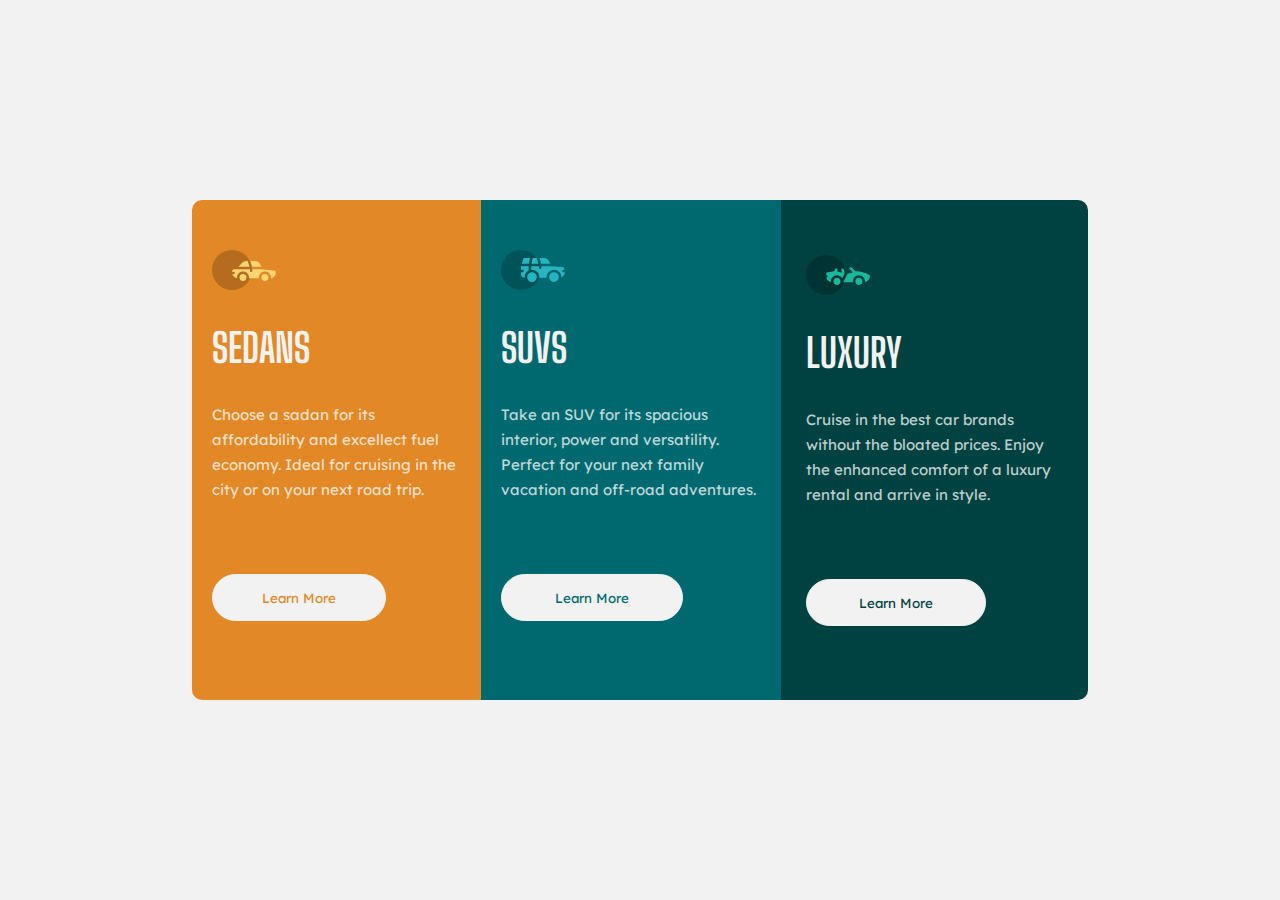
==== index.html @ 8ba7844c "first commit" ====
<!DOCTYPE html>
<html lang="en">
<head>
    <meta charset="UTF-8">
    <meta http-equiv="X-UA-Compatible" content="IE=edge">
    <meta name="viewport" content="width=device-width, initial-scale=1.0">
    <title>CSS Flexbox</title>
    <link rel="stylesheet" href="style_index.css">
</head>
<body>
    <header></header>
    <main>
        <div class="plan-container">
            <div class="plan-item">
                <img src="index_design_resource/images/icon-sedans.svg" alt="sedans icon">
                <h1>SEDANS</h1>
                <p>
                    Choose a sadan for its affordability and 
                    excellect fuel economy. Ideal for cruising
                    in the city or on your next road trip.
                </p>
                <button class="learn-mr-btn orange">Learn More</button>
            </div>
            <div class="plan-item">
                <img src="index_design_resource/images/icon-suvs.svg" alt="suvs icon">
                <h1>SUVS</h1>
                <p>
                    Take an SUV for its spacious interior, power and 
                    versatility. Perfect for your next family vacation 
                    and off-road adventures.
                </p>
                <button  class="learn-mr-btn dark-cyan">Learn More</button>
            </div>
            <div class="plan-item">
                <img src="index_design_resource/images/icon-luxury.svg" alt="luxury icon">
                <h1>LUXURY</h1>
                <p>
                    Cruise in the best car brands without the bloated prices.
                    Enjoy the enhanced comfort of a luxury rental and arrive 
                    in style.
                </p>
                <button  class="learn-mr-btn very-dark-cyan">Learn More</button>
            </div>
        </div>
    </main>
    <footer></footer>
</body>
</html>
---- style_index.css ----
@import url('https://fonts.googleapis.com/css2?family=Lexend+Deca&display=swap');
@import url('https://fonts.googleapis.com/css2?family=Big+Shoulders+Display:wght@700&display=swap');
* {
    margin: 0;
    padding: 0;
    box-sizing: border-box;
}
body {
    background-color: hsl(0, 0%, 95%);

    /* for the header, main and footer to appear column */
    display: flex;
    flex-direction: column;
    width: 100vw;
    height: 100vh;
}
.orange {
    background-color: hsl(31, 77%, 52%);
    color: hsl(31, 77%, 52%);
}
.dark-cyan {
    background-color: hsl(184, 100%, 22%);
    color: hsl(184, 100%, 22%);
}
.very-dark-cyan {
    background-color: hsl(179, 100%, 13%);
    color: hsl(179, 100%, 13%);
}
.plan-container {
    display: flex;
    flex-direction: row;
    width: 70%;
    height: 500px;
    margin: auto;
    margin-top: calc(50vh - calc(500px / 2));
}

.plan-item:first-child {
    background-color: hsl(31, 77%, 52%);
    border-top-left-radius: 10px;
    border-bottom-left-radius: 10px;
    padding: 55px;
}

.plan-item:nth-child(2) {
    background-color: hsl(184, 100%, 22%);
    padding: 55px;
}

.plan-item:last-child {
    background-color: hsl(179, 100%, 13%);
    border-top-right-radius: 10px;
    border-bottom-right-radius: 10px;
    padding: 55px;
}

.learn-mr-btn {
    border: 1px solid hsl(0, 0%, 95%);
    background-color: hsl(0, 0%, 95%);
    width: 70%;
    height: 47px;
    border-radius: 100px;
}
.plan-item:first-child button:hover {
    color:hsl(0, 0%, 95%);
    background-color: hsl(31, 77%, 52%);
}
.plan-item:nth-child(2) button:hover {
    color:hsl(0, 0%, 95%);
    background-color: hsl(184, 100%, 22%);
}
.plan-item:last-child button:hover {
    color:hsl(0, 0%, 95%);
    background-color: hsl(179, 100%, 13%);
}

.plan-item h1,
.plan-item p {
    color: hsl(0, 0%, 95%);
    margin-top: 30px;
}
.plan-item h1 {
    font-family: 'Big Shoulders Display', cursive;
    font-size: 2.5rem;
}
.plan-item p {
    font-size: 15px;
    font-family: 'Lexend Deca', sans-serif;
    font-weight: 400;
    color: hsla(0, 0%, 100%, 0.75);
    line-height: 25px;
}
.plan-item button {
    margin-top: 72px;
    font-family: 'Lexend Deca', sans-serif;
    font-weight: 400;
    cursor: pointer;
}

/* width 1280px - Nest Hub Max*/
@media (max-width: 1280px) {
    .plan-item:first-child {
        padding: 20px;
    }

    .plan-item:nth-child(2) {
        padding: 20px;
        border: none;
    }

    .plan-item:last-child {
        padding: 25px;
        border: none;
    }

    .plan-item img,
    .plan-item h1,
    .plan-item p {
        margin-top: 30px;
    }
}

/* width 912px - Surface Pro 7*/
@media (max-width: 912px) {
    .plan-container {
        width: 75%;
        height: 65%;
        margin-bottom: 70px;
    }

    .plan-item:first-child {
        padding: 30px;
    }

    .plan-item:nth-child(2) {
        padding: 30px;
        border: none;
    }

    .plan-item:last-child {
        padding: 30px;
        border: none;
    }

    .plan-item img,
    .plan-item h1,
    .plan-item p {
        margin-top: 40px;
    }

    .plan-item button {
        margin-top: 100px;
    }
}

/* width 820px - ipad Air*/
@media (max-width: 820px) {
    .plan-container {
        width: 75%;
        height: 65%;
        margin-bottom: 70px;
    }

    .plan-item:first-child {
        padding: 30px;
    }

    .plan-item:nth-child(2) {
        padding: 30px;
        border: none;
    }

    .plan-item:last-child {
        padding: 30px;
        border: none;
    }

    .plan-item img,
    .plan-item h1,
    .plan-item p {
        margin-top: 40px;
    }

    .plan-item button {
        margin-top: 100px;
    }
}

/* width 768px - ipad Mini*/
@media (max-width: 768px) {

    .plan-item:first-child {
        padding: 22px;
    }

    .plan-item:nth-child(2) {
        padding: 22px;
        border: none;
    }

    .plan-item:last-child {
        padding: 22px;
        border: none;
    }

    .plan-item img {
        margin-top: 10px;
    }

    .plan-item h1,
    .plan-item p {
        margin-top: 25px;
    }

    .plan-item button {
        margin-top: 70px;
    }
}

/* width 540px - Surface Duo*/
@media (max-width: 540px) {

    .plan-container {
        display: flex;
        flex-direction: column;
        border-radius: 0;
        height: 75%;
        margin-bottom: 70px;
    }

    .plan-item:first-child {
        border-radius: 0;
        border-top-left-radius: 10px;
        border-top-right-radius: 10px;
        padding: 40px;
    }

    .plan-item:nth-child(2) {
        background-color: hsl(184, 100%, 22%);
        padding: 40px;
        border: none;
    }

    .plan-item:last-child {
        border-radius: 0;
        border-bottom-left-radius: 10px;
        border-bottom-right-radius: 10px;
        padding: 40px;
        border: none;
    }
    .plan-item h1,
    .plan-item p {
        margin-top: 20px;
    }
    .plan-item button {
        width: 60%;
        margin-top: 80px;
    }
}
/* width 375px - iphone SE (Mobile) */
@media (max-width: 375px) {
    
    .plan-container {
        display: flex;
        flex-direction: column;
        border-radius: 0;
        height: 60%;
        margin-bottom: 70px;
    }

    .plan-item:first-child {
        border-radius: 0;
        border-top-left-radius: 10px;
        border-top-right-radius: 10px;
        padding: 40px;
    }

    .plan-item:nth-child(2) {
        background-color: hsl(184, 100%, 22%);
        padding: 40px;
        border: none;
    }

    .plan-item:last-child {
        border-radius: 0;
        border-bottom-left-radius: 10px;
        border-bottom-right-radius: 10px;
        padding: 40px;
        border: none;
    }

    .plan-item h1,
    .plan-item p {
        margin-top: 20px !important;
    }
    .plan-item button {
        margin-top: 80px !important;
    }
}
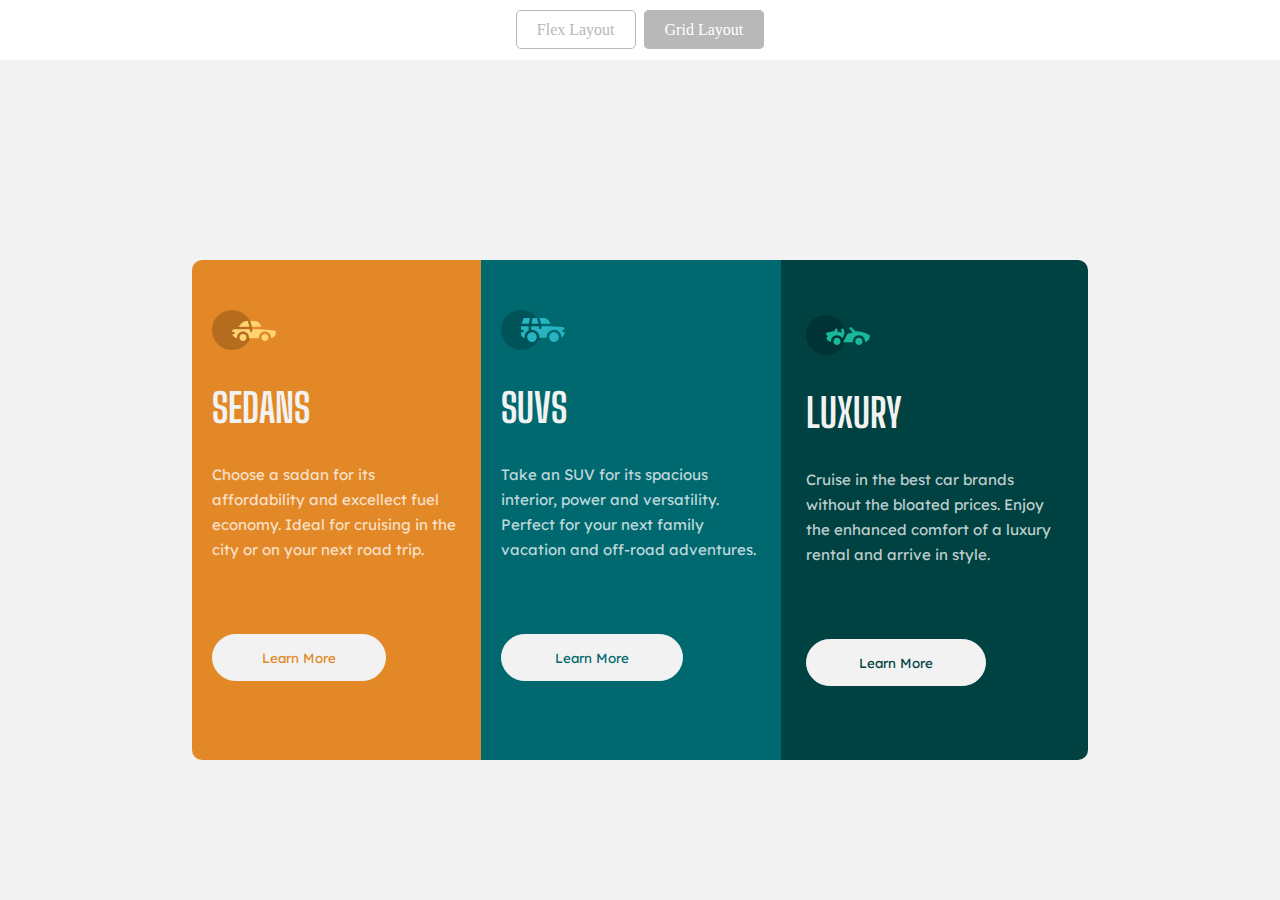
==== commit 31ba4f4c: "added navigations" ====
--- a/index.html
+++ b/index.html
@@ -8,7 +8,14 @@
     <link rel="stylesheet" href="style_index.css">
 </head>
 <body>
-    <header></header>
+    <header>
+        <nav>
+            <ul>
+                <li><a class="active" href="index.html">Flex Layout</a></li>
+                <li><a href="grid.html">Grid Layout</a></li>
+            </ul>
+        </nav>
+    </header>
     <main>
         <div class="plan-container">
             <div class="plan-item">
--- a/style_index.css
+++ b/style_index.css
@@ -13,6 +13,38 @@
     flex-direction: column;
     width: 100vw;
     height: 100vh;
+}
+nav {
+    width: 100vw;
+    height: 60px;
+    background-color: #ffffff;
+}
+nav ul {
+    text-align: center;
+    list-style: none;
+    list-style: none;
+}
+nav ul li {
+    display: inline-block;
+    line-height: 60px;
+    margin: 0 2px;
+}
+nav ul li a {
+    text-decoration: none;
+    font-size: 16px;
+    background-color: #b8b8b8;
+    border: 1px solid #b8b8b8;
+    border-radius: 5px;
+    padding: 10px 20px;
+    color: #ffffff;
+}
+nav ul li a:hover {
+    cursor: pointer;
+}
+.active {
+    background-color: #ffffff;
+    border: 1px solid #b8b8b8;
+    color: #b8b8b8;
 }
 .orange {
     background-color: hsl(31, 77%, 52%);
